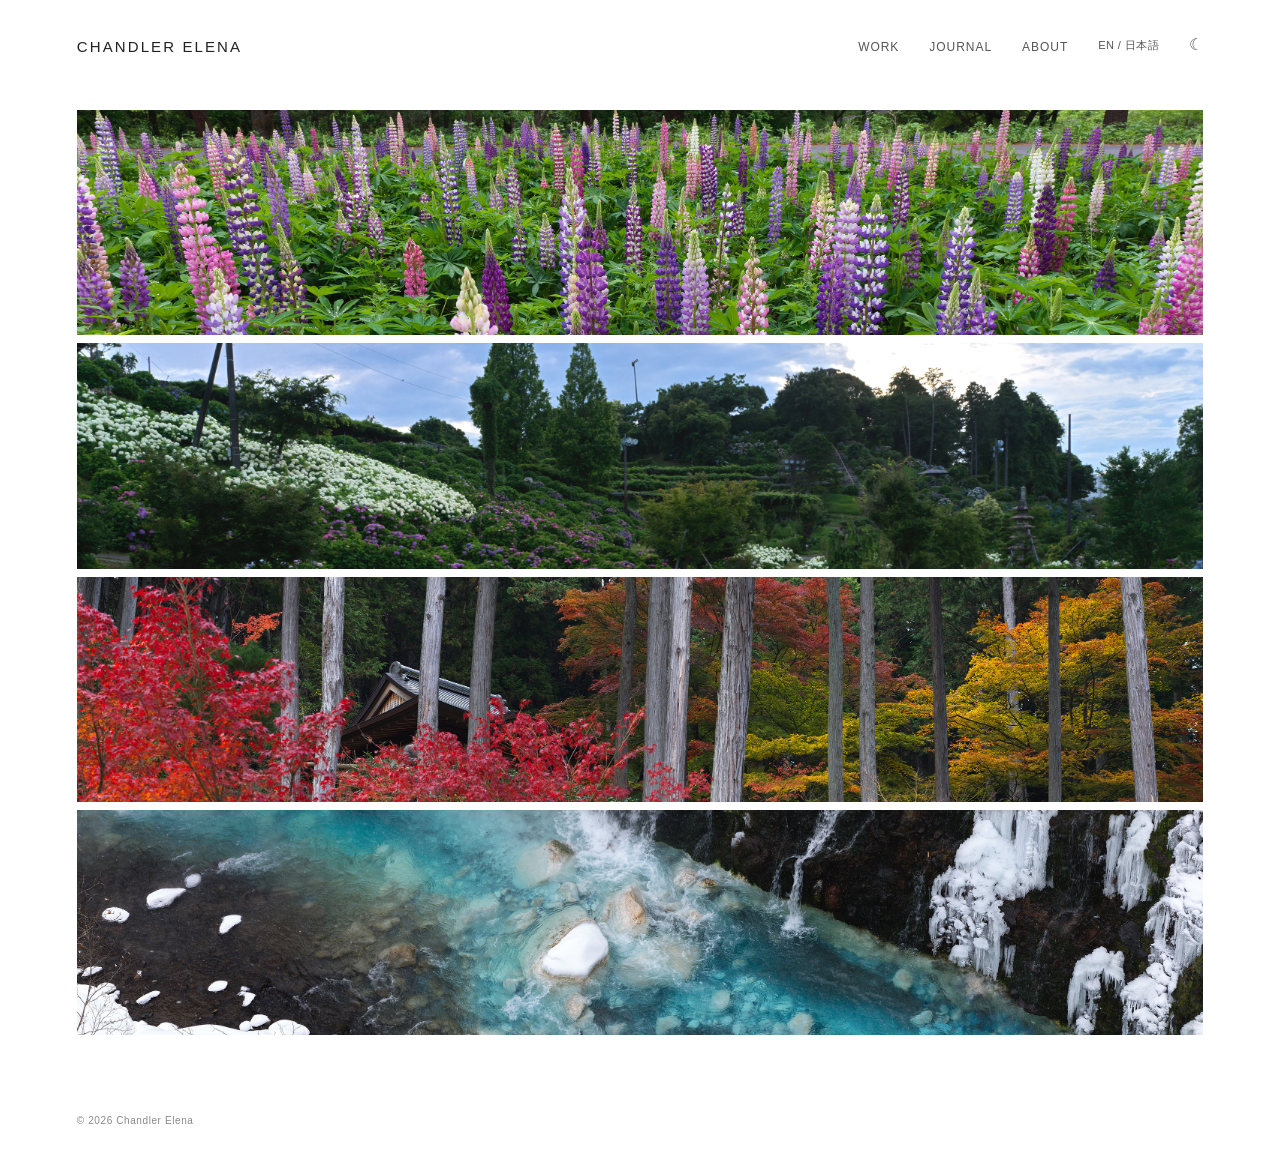
==== index.html @ c1b4cfaf "Add language support to navigation and overlays Updated navigation and season overlay elements to in" ====
<!DOCTYPE html>
<html lang="en">
<head>
  <meta charset="UTF-8">
  <meta name="viewport" content="width=device-width, initial-scale=1.0">

<script>
  const savedTheme = localStorage.getItem("theme");
  const prefersDark = window.matchMedia("(prefers-color-scheme: dark)").matches;

  if (
    savedTheme === "dark" ||
    (!savedTheme && prefersDark)
  ) {
    document.documentElement.classList.add("dark-mode");
  }
</script>
  
  <title>Chandler Elena</title>

  <link rel="stylesheet" href="css/style.css">
</head>

<body>

  <header class="site-header">
    <a href="index.html" class="site-title">
      CHANDLER ELENA
    </a>

    <nav class="site-nav">
      <a href="index.html" data-en="Work" data-ja="作品集">Work</a>
      <a href="journal.html" data-en="Journal" data-ja="ブログ">Journal</a>
      <a href="about.html" data-en="About" data-ja="私について">About</a>

      <button
        class="language-toggle"
        type="button"
        aria-label="Switch to Japanese"
    >
        EN / 日本語
      </button>

      <button
        class="theme-toggle"
        type="button"
        aria-label="Switch to dark mode"
      >
        ☾
      </button>
    </nav>
  </header>


  <main class="season-grid">

    <a
      href="galleries/spring.html"
      class="season-card slideshow"
      data-season="spring"
      data-interval="8000"
    >
      <img class="slide slide-a" alt="Spring photography">
      <img class="slide slide-b" alt="Spring photography">

      <div class="season-overlay">
        <span data-en="Spring" data-ja="春">Spring</span>
      </div>
    </a>


    <a
      href="galleries/summer.html"
      class="season-card slideshow"
      data-season="summer"
      data-interval="11000"
    >
      <img class="slide slide-a" alt="Summer photography">
      <img class="slide slide-b" alt="Summer photography">

      <div class="season-overlay">
        <span data-en="Summer" data-ja="春">Summer</span>
      </div>
    </a>


    <a
      href="galleries/autumn.html"
      class="season-card slideshow"
      data-season="autumn"
      data-interval="9000"
    >
      <img class="slide slide-a" alt="Autumn photography">
      <img class="slide slide-b" alt="Autumn photography">

      <div class="season-overlay">
        <span data-en="Autumn" data-ja="秋">Autumn</span>
      </div>
    </a>


    <a
      href="galleries/winter.html"
      class="season-card slideshow"
      data-season="winter"
      data-interval="13000"
    >
      <img class="slide slide-a" alt="Winter photography">
      <img class="slide slide-b" alt="Winter photography">

      <div class="season-overlay">
        <span data-en="Winter" data-ja="冬">Winter</span>
      </div>
    </a>

  </main>


  <footer class="site-footer">
    <p>© 2026 Chandler Elena</p>
  </footer>

  <script src="js/theme.js"></script>
  <script src="js/home-slideshow.js"></script>

</body>
</html>
---- css/style.css ----
/* =========================================
   BASIC SETUP
   ========================================= */

* {
  box-sizing: border-box;
}

html {
  scroll-behavior: smooth;
}

body {
  margin: 0;
  background: #ffffff;
  color: #222222;

  font-family: Arial, Helvetica, sans-serif;
  font-weight: 400;

  -webkit-font-smoothing: antialiased;
}


/* =========================================
   HEADER
   ========================================= */

.site-header {
  width: 88%;
  max-width: 1600px;
  margin: 0 auto;

  padding: 38px 0 55px;

  display: flex;
  justify-content: space-between;
  align-items: center;
}

.site-title {
  color: #222222;
  text-decoration: none;

  font-size: 15px;
  font-weight: 500;
  letter-spacing: 0.14em;
}

.site-nav {
  display: flex;
  align-items: center;
  gap: 30px;
}

.site-nav a {
  color: #555555;
  text-decoration: none;

  font-size: 12px;
  letter-spacing: 0.08em;
  text-transform: uppercase;

  transition: opacity 0.3s ease;
}

.site-nav a:hover {
  opacity: 0.5;
}


/* =========================================
   SEASONAL HOMEPAGE IMAGES
   ========================================= */

.season-grid {
  width: 88%;
  max-width: 1600px;
  margin: 0 auto;
  display: flex;
  flex-direction: column;
  gap: 8px;
}

.season-card {
  position: relative;
  display: block;
  overflow: hidden;

  /* Wide panoramic slide */
  aspect-ratio: 5 / 1;

  background: #eeeeee;
  text-decoration: none;
}

.season-card .slide {
  position: absolute;
  inset: 0;

  display: block;

  width: 100%;
  height: 100%;

  object-fit: cover;

  opacity: 0;

  transition:
    opacity 1.4s ease,
    transform 0.7s ease;
}

.season-card .slide.visible {
  opacity: 1;
}


/* =========================================
   HOVER OVERLAY
   ========================================= */

.season-overlay {
  position: absolute;
  inset: 0;

  display: flex;
  justify-content: center;
  align-items: center;

  background: rgba(40, 40, 40, 0);

  transition: background 0.45s ease;
}

.season-overlay span {
  color: #ffffff;

  font-size: 17px;
  font-weight: 400;

  letter-spacing: 0.18em;
  text-transform: uppercase;

  opacity: 0;

  transform: translateY(5px);

  transition:
    opacity 0.4s ease,
    transform 0.4s ease;
}

.season-card:hover .season-overlay {
  background: rgba(40, 40, 40, 0.5);
}

.season-card:hover .season-overlay span {
  opacity: 1;
  transform: translateY(0);
}

.season-card:hover .slide {
  transform: scale(1.015);
}


/* =========================================
   FOOTER
   ========================================= */

.site-footer {
  width: 88%;
  max-width: 1600px;

  margin: 0 auto;
  padding: 70px 0 35px;

  color: #888888;

  font-size: 10px;
  letter-spacing: 0.06em;
}


/* =========================================
   MOBILE
   ========================================= */

@media (max-width: 700px) {

  .site-header {
    width: 90%;

    padding: 25px 0 35px;

    flex-direction: column;
    align-items: flex-start;

    gap: 18px;
  }

  .site-title {
    font-size: 14px;
  }

  .site-nav {
    gap: 20px;
  }

  .site-nav a {
    font-size: 11px;
  }

  .season-grid {
    width: 90%;
    gap: 28px;
  }

  /*
     A little taller on phones so the photographs
     don't become extremely thin panoramic strips.
  */

  .season-card {
    aspect-ratio: 1.6 / 1;
  }

  /*
     Phones don't have a meaningful hover state,
     so display the season name over the image.
  */

  .season-overlay {
    background: rgba(40, 40, 40, 0.12);
  }

  .season-overlay span {
    opacity: 1;
    transform: none;

    font-size: 14px;
  }

  .site-footer {
    width: 90%;
    padding: 50px 0 25px;
  }
}

/* =========================================
   ABOUT PAGE
   ========================================= */

.about-page {
  width: 88%;
  max-width: 1200px;
  margin: 30px auto 0;

  display: grid;
  grid-template-columns: minmax(0, 1.1fr) minmax(0, 0.9fr);

  gap: 80px;
  align-items: center;
}

.about-image img {
  display: block;

  width: 100%;
  height: auto;

  object-fit: cover;
}

.about-copy {
  max-width: 520px;
}

.about-copy h1 {
  margin: 0 0 30px;

  font-size: 18px;
  font-weight: 500;

  letter-spacing: 0.12em;
  text-transform: uppercase;
}

.about-copy p {
  margin: 0 0 22px;

  color: #444444;

  font-size: 15px;
  line-height: 1.8;
}

.social-links {
  margin-top: 35px;

  display: flex;
  align-items: center;

  gap: 18px;
}

.social-links a {
  display: inline-flex;

  opacity: 0.65;

  transition:
    opacity 0.3s ease,
    transform 0.3s ease;
}

.social-links a:hover {
  opacity: 1;
  transform: translateY(-2px);
}

.social-links img {
  display: block;

  width: 50px;
  height: 50px;

  object-fit: contain;
}


/* =========================================
   ABOUT PAGE — MOBILE
   ========================================= */

@media (max-width: 700px) {

  .about-page {
    width: 90%;

    margin-top: 5px;

    grid-template-columns: 1fr;

    gap: 38px;
  }

  .about-copy {
    max-width: none;
  }

  .about-copy h1 {
    font-size: 16px;
  }

  .about-copy p {
    font-size: 14px;
    line-height: 1.75;
  }

  .social-links {
    margin-top: 28px;
  }

}

/* =========================================
   COMING SOON PAGE
   ========================================= */

.coming-soon {
  width: 88%;
  max-width: 1600px;

  min-height: 55vh;

  margin: 0 auto;

  display: flex;
  justify-content: center;
  align-items: center;
}

.coming-soon p {
  margin: 0;

  color: #777777;

  font-size: 13px;
  letter-spacing: 0.12em;
  text-transform: uppercase;
}

/* =========================================
   SEASONAL GALLERY
   ========================================= */

.gallery-page {
  min-height: 100vh;
  overflow-x: hidden;
}

.gallery-header {
  padding-bottom: 25px;
}


/* Main gallery area */

.gallery-viewer {
  width: 88%;
  max-width: 1600px;
  margin: 0 auto;
}

.gallery-heading {
  margin-bottom: 15px;
}

.gallery-heading h1 {
  margin: 0;

  font-size: 12px;
  font-weight: 400;

  letter-spacing: 0.16em;
  text-transform: uppercase;

  color: #777777;
}


/* The fixed visual stage */

.gallery-stage {
  position: relative;

  width: 100%;
  height: min(76vh, 950px);

  overflow: hidden;

  background: #f2f2f2;
  transition: background-color 0.75s ease;
}

.gallery-slide {
  position: absolute;
  inset: 0;

  display: flex;
  justify-content: center;
  align-items: center;

  padding: 18px 6px;
}

.gallery-slide img {
  display: block;

  max-width: 100%;
  max-height: 100%;

  width: auto;
  height: auto;

  object-fit: contain;

  opacity: 1;

  transition:
    transform 0.4s ease,
    opacity 0.4s ease;
}


/* Caption and counter */

.gallery-info {
  min-height: 50px;

  padding-top: 13px;

  display: flex;
  justify-content: space-between;
  align-items: flex-start;

  gap: 30px;
}

.gallery-caption {
  color: #666666;

  font-size: 11px;
  line-height: 1.6;

  letter-spacing: 0.03em;
}

/* Caption position for horizontal photographs */

.gallery-caption.landscape {
  margin-left: 22.5%;
}


/* Caption position for vertical photographs */

.gallery-caption.portrait {
  margin-left: 34.5%;
}
.gallery-counter {
  flex-shrink: 0;

  color: #888888;

  font-size: 10px;
  letter-spacing: 0.08em;
}

.counter-divider {
  padding: 0 4px;
}


/* Previous / Next */

.gallery-controls {
  display: flex;
  justify-content: center;
  align-items: center;

  margin-top: 6px;

  gap: 10px;
}

.gallery-controls button {
  padding: 5px 0;

  border: 0;
  background: none;

  color: #555555;

  font-family: inherit;
  font-size: 10px;

  letter-spacing: 0.12em;
  text-transform: uppercase;

  cursor: pointer;

  transition: opacity 0.25s ease;
}

.gallery-controls button:hover {
  opacity: 0.45;
}

.gallery-controls button:disabled {
  opacity: 0.2;
  cursor: default;
}

.control-divider {
  color: #aaaaaa;
  font-size: 10px;
}


/* Previous / next season */

.gallery-season-nav {
  width: 88%;
  max-width: 1600px;

  margin: 45px auto 0;
  padding-bottom: 30px;

  display: flex;
  justify-content: space-between;

  font-size: 10px;
  letter-spacing: 0.1em;
  text-transform: uppercase;
}

.gallery-season-nav a {
  color: #666666;
  text-decoration: none;

  transition: opacity 0.3s ease;
}

.gallery-season-nav a:hover {
  opacity: 0.5;
}

.season-nav-disabled {
  color: #bbbbbb;
}


/* =========================================
   GALLERY — MOBILE
   ========================================= */

@media (max-width: 700px) {

  .gallery-header {
    padding-bottom: 20px;
  }

  .gallery-viewer {
    width: 90%;
  }

  .gallery-stage {
    height: 58vh;
  }

  .gallery-slide {
    padding: 8px;
  }

  .gallery-info {
    min-height: 55px;
  }

  .gallery-season-nav {
    width: 90%;
    margin-top: 35px;
  }

  .gallery-caption.landscape,
  .gallery-caption.portrait {
    margin-left: 0;
  }

}

/* ========================================
   LIGHT / DARK THEME
   ======================================== */

body {
  transition:
    background-color 0.75s ease,
    color 0.75s ease;
}

.language-toggle {
  display: inline-flex;
  align-items: center;
  justify-content: center;

  padding: 0;
  border: 0;
  background: none;

  color: #555555;

  font-family:
    Arial,
    "Hiragino Kaku Gothic ProN",
    "Yu Gothic",
    Meiryo,
    sans-serif;

  font-size: 11px;
  line-height: 1;
  letter-spacing: 0.04em;

  cursor: pointer;

  transition:
    color 0.75s ease,
    opacity 0.3s ease;
}

.language-toggle {
  transform: translateY(-1px);
}

.theme-toggle {
  transform: translateY(-2px);
}

.language-toggle:hover {
  opacity: 0.5;
}

/* Theme toggle */

.theme-toggle {
  display: inline-flex;
  align-items: center;
  justify-content: center;

  padding: 0;
  border: 0;
  background: none;

  color: #555555;

  font-family: inherit;
  font-size: 16px;
  line-height: 1;

  cursor: pointer;

  transition:
    color 0.3s ease,
    opacity 0.3s ease;
}

.theme-toggle:hover {
  opacity: 0.5;
}


/* Dark mode */

html.dark-mode body {
  background: #111111;
  color: #eeeeee;
}

html.dark-mode .site-title {
  color: #eeeeee;
}

html.dark-mode .site-nav a {
  color: #bbbbbb;
}

html.dark-mode .language-toggle {
  color: #bbbbbb;
}

html.dark-mode .theme-toggle {
  color: #dddddd;
}

html.dark-mode .gallery-heading h1 {
  color: #aaaaaa;
}

html.dark-mode .gallery-stage {
  background: #202020;
}

html.dark-mode .gallery-caption {
  color: #aaaaaa;
}

html.dark-mode .gallery-counter {
  color: #999999;
}

html.dark-mode .gallery-controls button {
  color: #bbbbbb;
}

html.dark-mode .control-divider {
  color: #777777;
}

html.dark-mode .gallery-season-nav a {
  color: #aaaaaa;
}

html.dark-mode .site-footer {
  color: #888888;
}

html.dark-mode .about-copy p {
  color: #bbbbbb;
}

.site-title,
.site-nav a,
.theme-toggle,
.gallery-heading h1,
.gallery-caption,
.gallery-counter,
.gallery-controls button,
.control-divider,
.gallery-season-nav a,
.site-footer,
.about-copy p {
  transition:
    color 0.75s ease,
    opacity 0.3s ease;
}

/* Mobile */

@media (max-width: 700px) {

  .theme-toggle {
    font-size: 15px;
  }

}
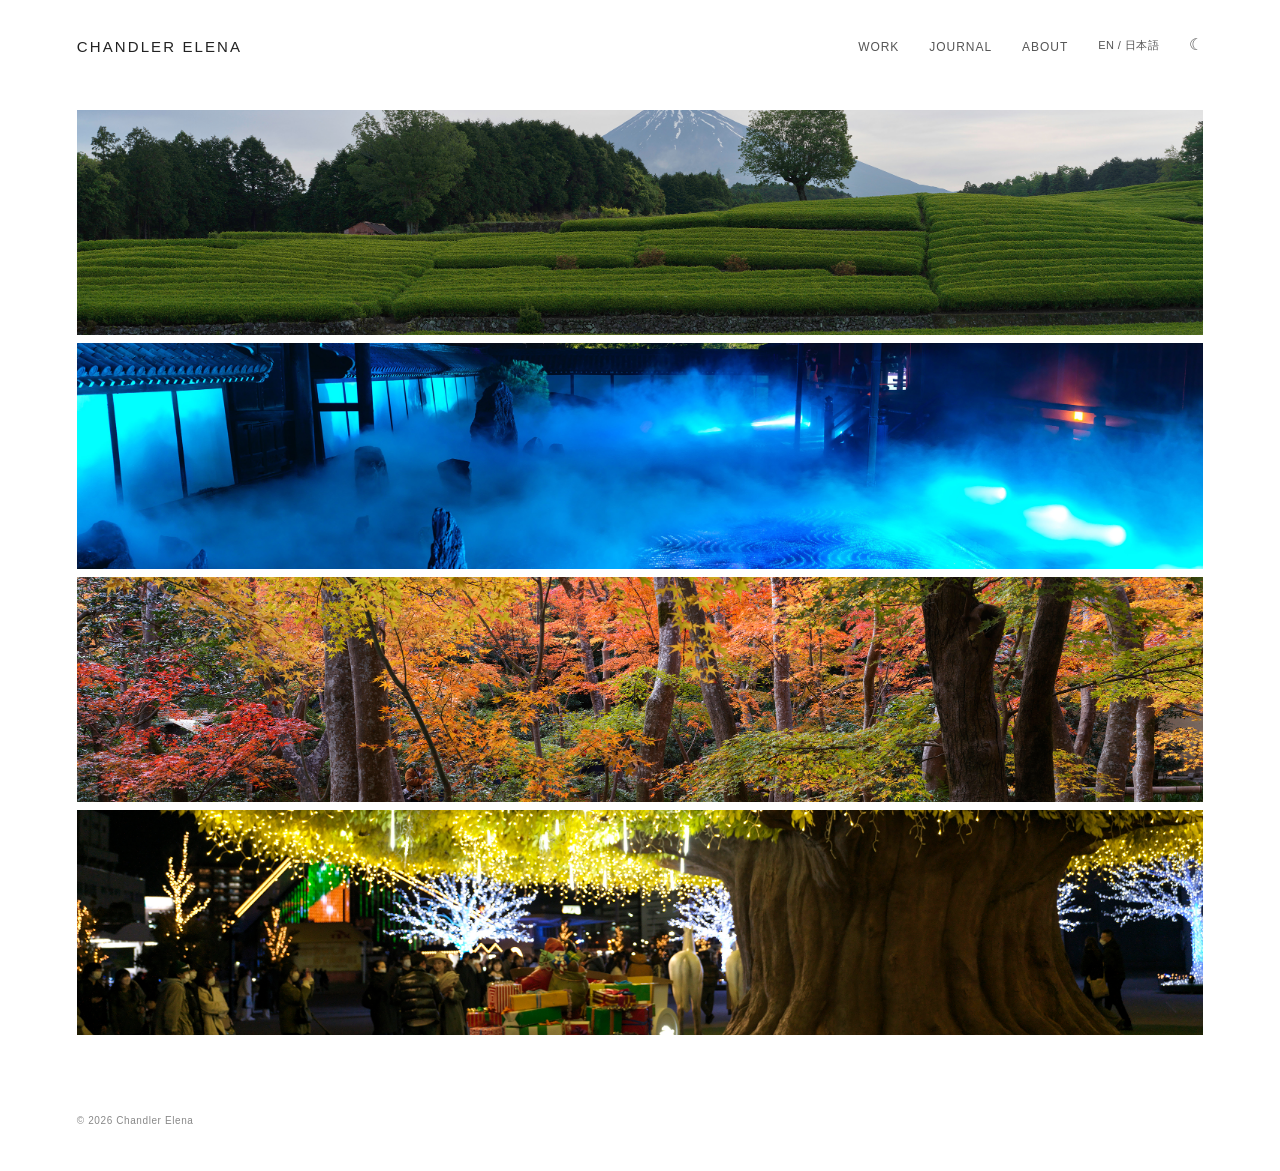
==== commit d8707215: "Add language.js script to index.html" ====
--- a/index.html
+++ b/index.html
@@ -121,6 +121,7 @@
   </footer>
 
   <script src="js/theme.js"></script>
+  <script src="js/language.js"></script>
   <script src="js/home-slideshow.js"></script>
 
 </body>
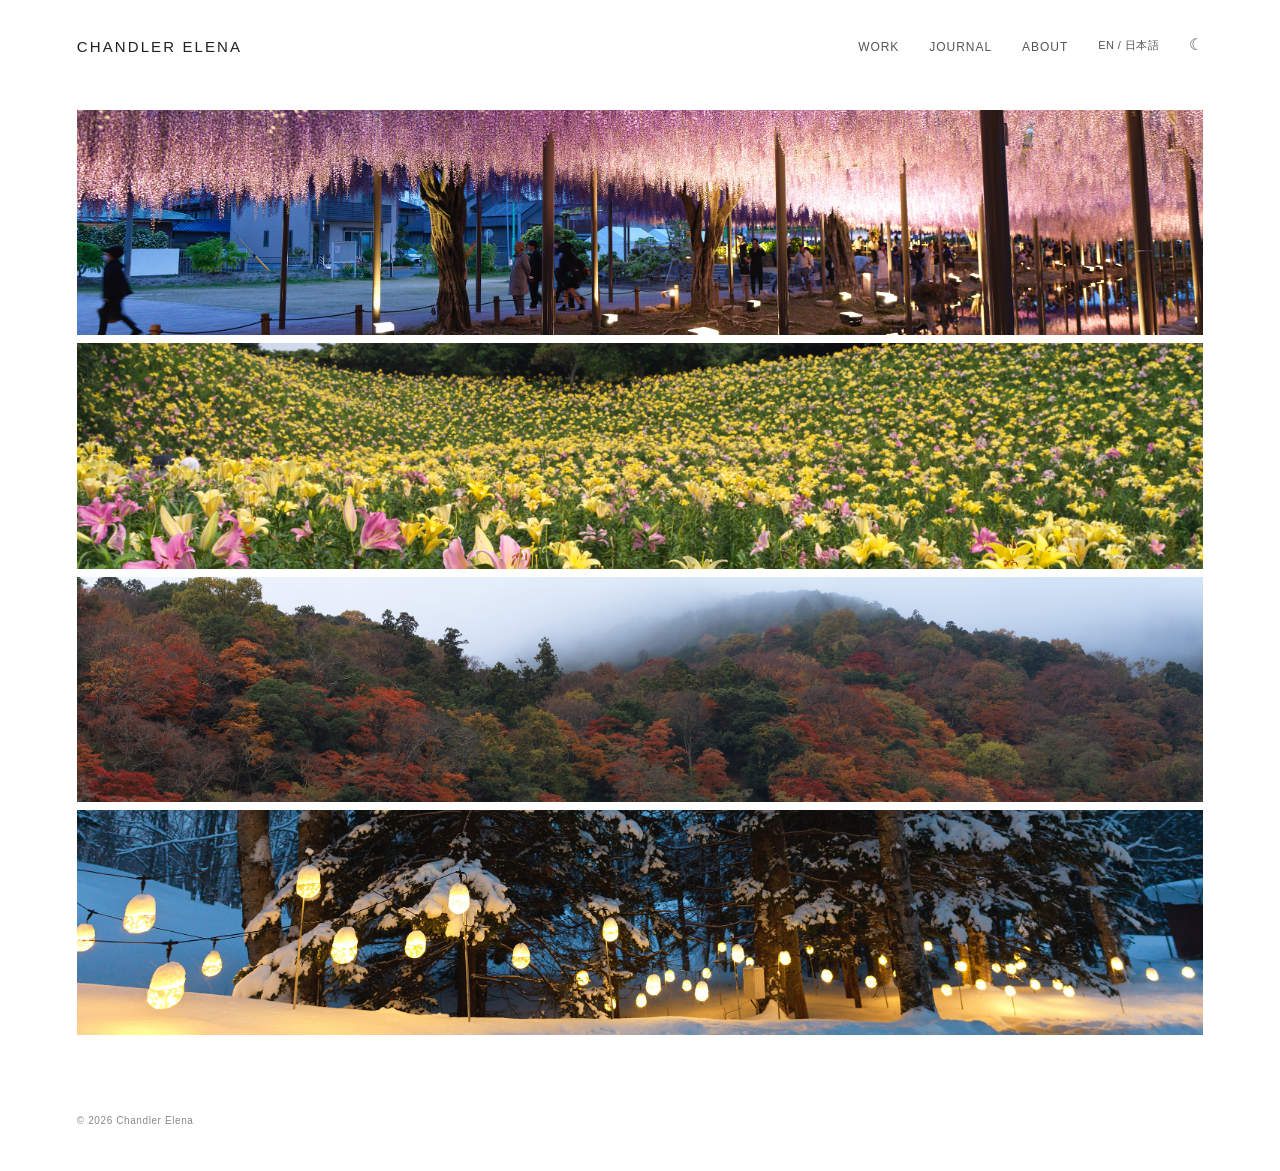
==== commit f7b78409: "Implement language preference with localStorage Add language preference handling to index.html" ====
--- a/index.html
+++ b/index.html
@@ -13,6 +13,23 @@
     (!savedTheme && prefersDark)
   ) {
     document.documentElement.classList.add("dark-mode");
+  }
+</script>
+
+<script>
+  try {
+    const savedLanguage =
+      localStorage.getItem("language") || "en";
+
+    document.documentElement.setAttribute(
+      "data-language",
+      savedLanguage
+    );
+  } catch (error) {
+    document.documentElement.setAttribute(
+      "data-language",
+      "en"
+    );
   }
 </script>
   
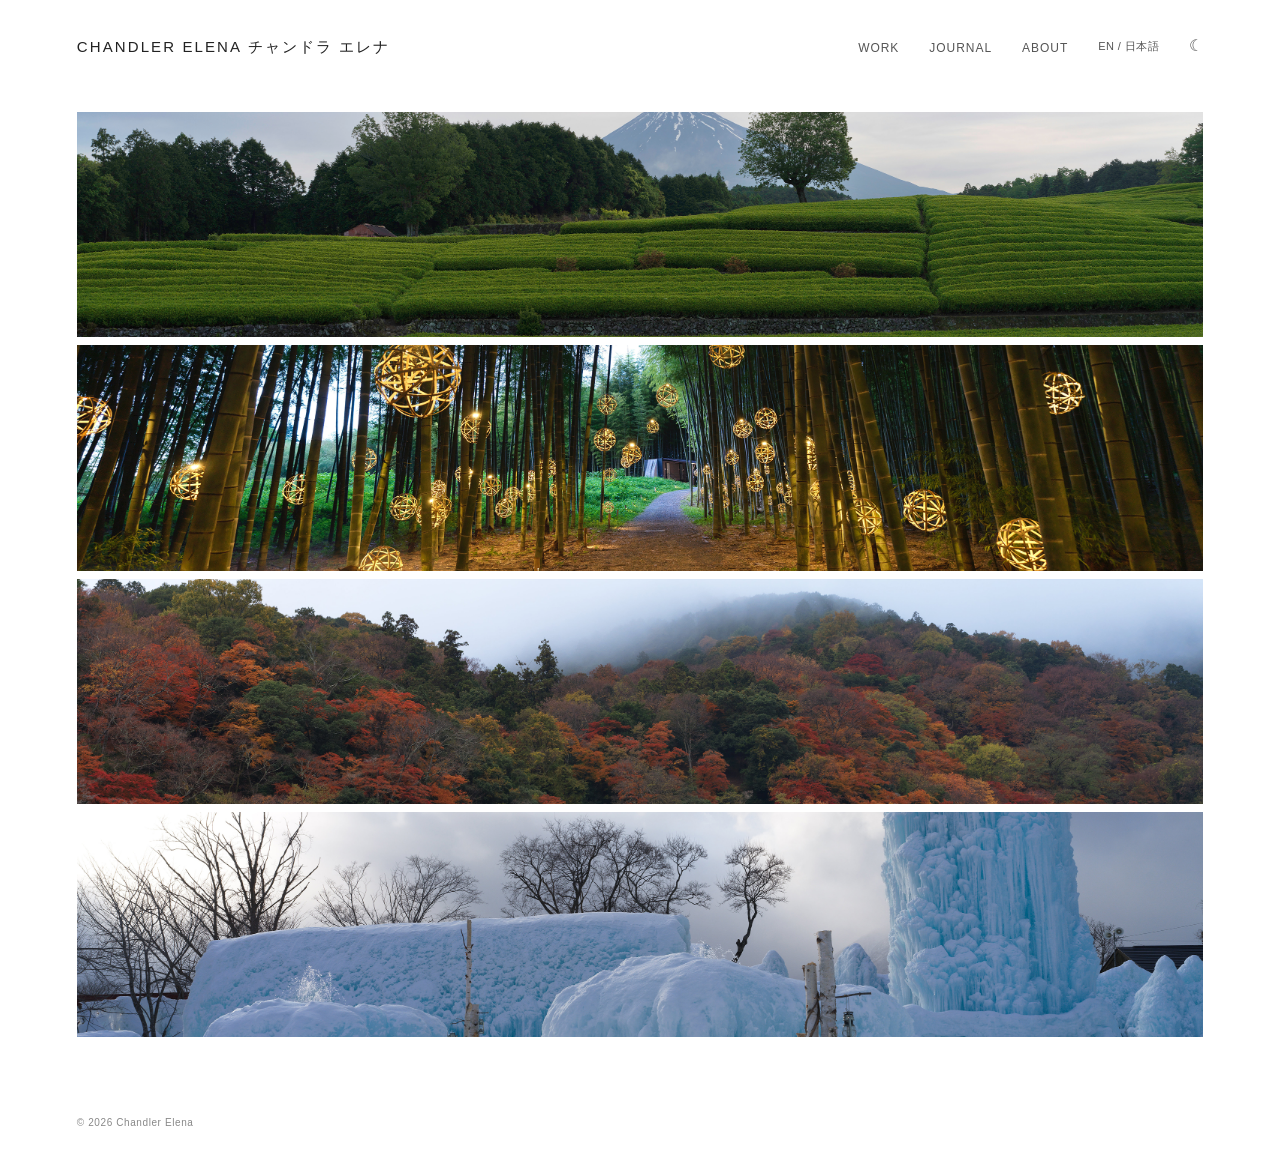
==== commit 470112ad: "Update site header with Japanese name" ====
--- a/index.html
+++ b/index.html
@@ -42,8 +42,9 @@
 
   <header class="site-header">
     <a href="index.html" class="site-title">
-      CHANDLER ELENA
-    </a>
+      <span class="site-name">CHANDLER ELENA</span>
+      <span class="site-name-ja">チャンドラ エレナ</span>
+</a>
 
     <nav class="site-nav">
       <a href="index.html" data-en="Work" data-ja="作品集">Work</a>
--- a/css/style.css
+++ b/css/style.css
@@ -797,6 +797,11 @@
     opacity 0.3s ease;
 }
 
+html[data-language="ja"]:not(.language-ready)
+  [data-en][data-ja] {
+  visibility: hidden;
+}
+
 /* Mobile */
 
 @media (max-width: 700px) {
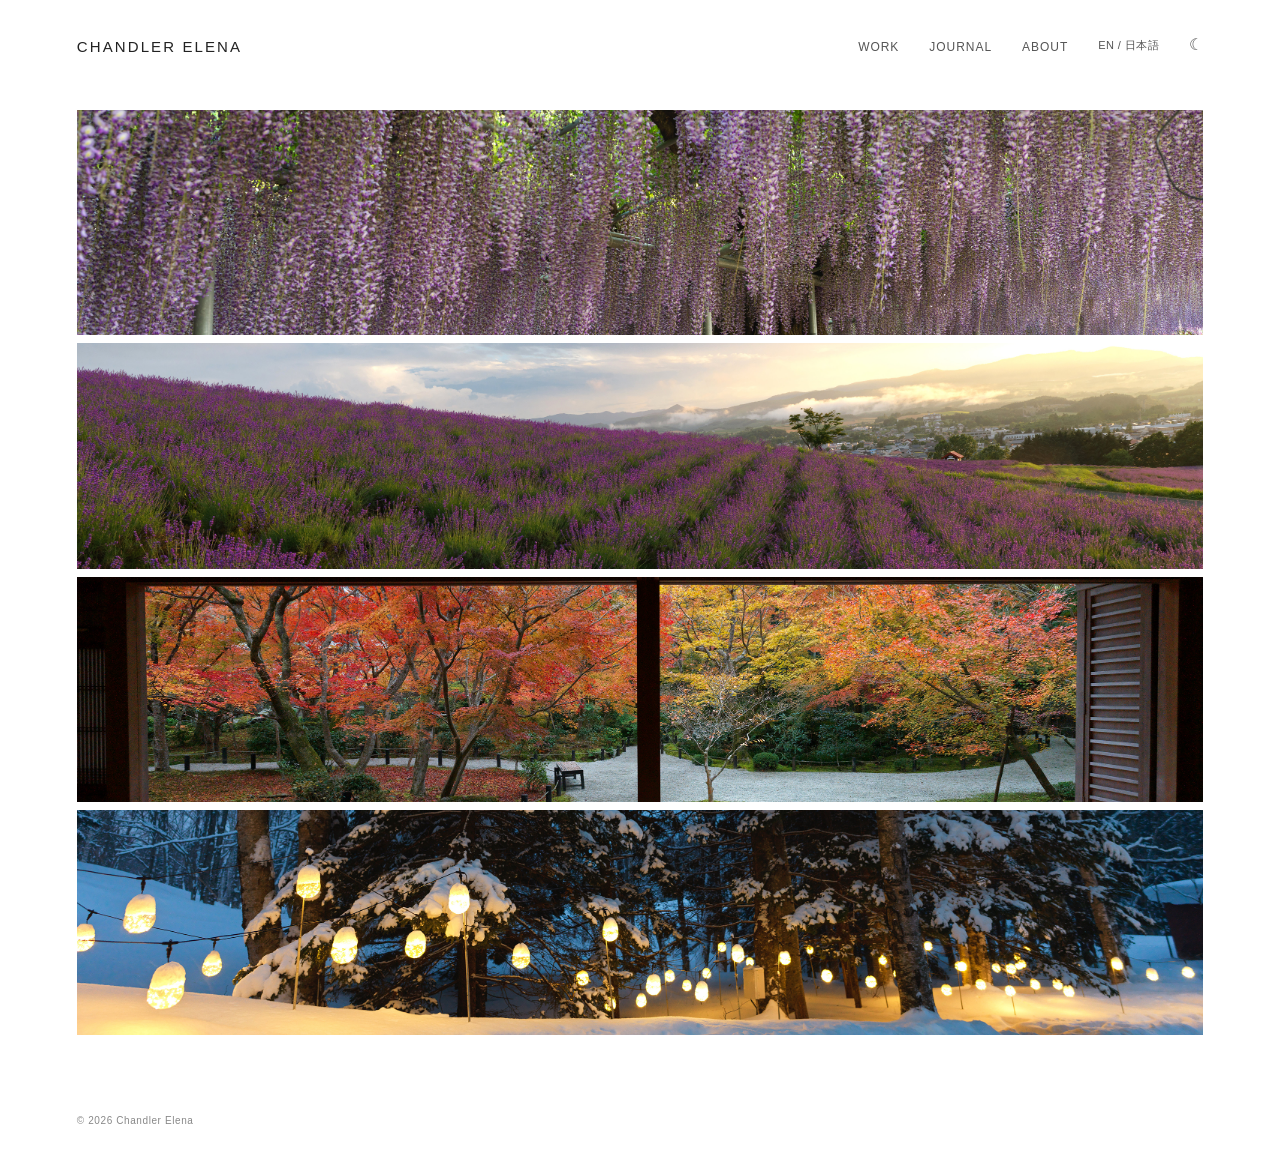
==== commit 1671399e: "Update index.html" ====
--- a/index.html
+++ b/index.html
@@ -97,7 +97,7 @@
       <img class="slide slide-b" alt="Summer photography">
 
       <div class="season-overlay">
-        <span data-en="Summer" data-ja="春">Summer</span>
+        <span data-en="Summer" data-ja="夏">Summer</span>
       </div>
     </a>
 
--- a/css/style.css
+++ b/css/style.css
@@ -41,10 +41,37 @@
 .site-title {
   color: #222222;
   text-decoration: none;
-
   font-size: 15px;
   font-weight: 500;
   letter-spacing: 0.14em;
+
+  display: flex;
+  flex-direction: column;
+}
+
+.site-name-ja {
+  display: none;
+
+  margin-top: 5px;
+
+  font-family:
+    "Hiragino Kaku Gothic ProN",
+    "Yu Gothic",
+    Meiryo,
+    sans-serif;
+
+  font-size: 9px;
+  font-weight: 400;
+  letter-spacing: 0.08em;
+}
+
+html[data-language="ja"] .site-name-ja {
+  display: block;
+}
+
+html[data-language="ja"] .season-overlay span {
+  font-size: 25px;
+  letter-spacing: 0;
 }
 
 .site-nav {
@@ -218,6 +245,9 @@
     gap: 28px;
   }
 
+   html[data-language="ja"] .season-overlay span {
+  font-size: 21px;
+}
   /*
      A little taller on phones so the photographs
      don't become extremely thin panoramic strips.
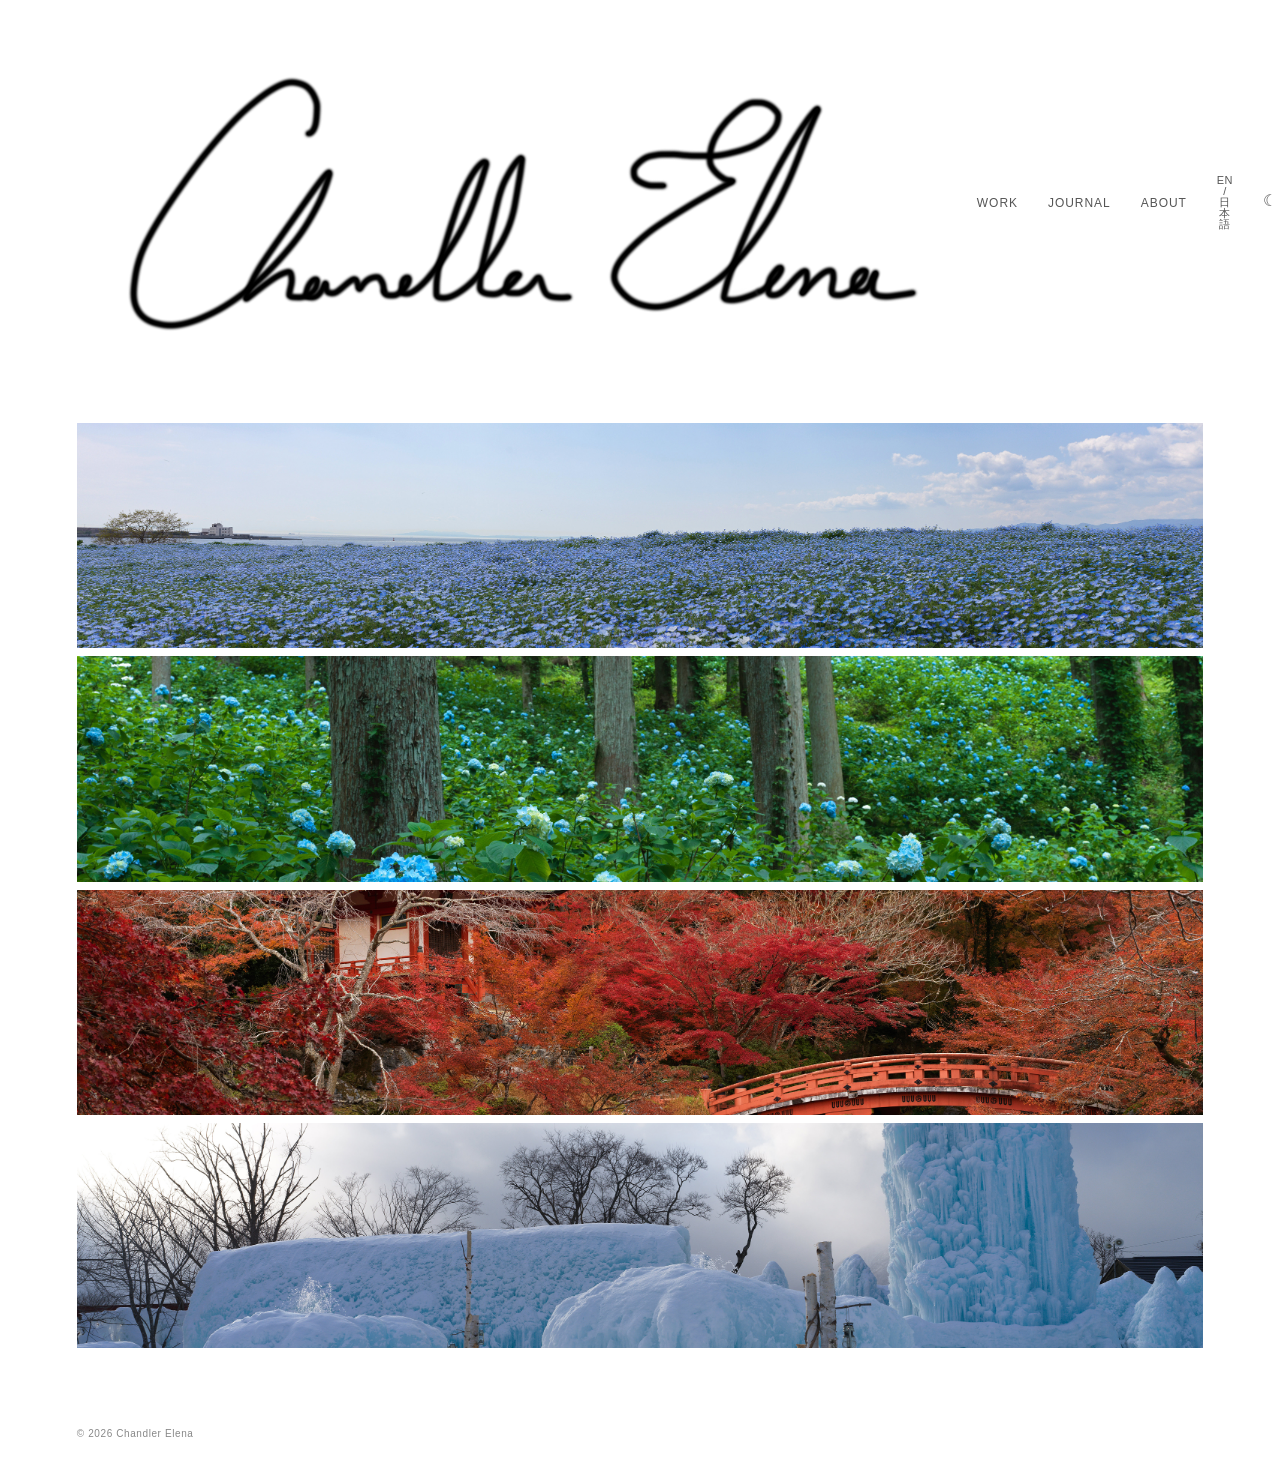
==== commit a70e3d21: "Add image signature to site header Updated header to include an image signature for Chandler Elena." ====
--- a/index.html
+++ b/index.html
@@ -40,11 +40,16 @@
 
 <body>
 
-  <header class="site-header">
-    <a href="index.html" class="site-title">
-      <span class="site-name">CHANDLER ELENA</span>
-      <span class="site-name-ja">チャンドラ エレナ</span>
-</a>
+
+<header class="site-header">
+  <a href="index.html" class="site-title">
+    <img
+      class="site-signature"
+      src="images/signature.png"
+      alt="Chandler Elena"
+    >
+    <span class="site-name-ja">チャンドラ エレナ</span>
+  </a>
 
     <nav class="site-nav">
       <a href="index.html" data-en="Work" data-ja="作品集">Work</a>
--- a/css/style.css
+++ b/css/style.css
@@ -41,7 +41,7 @@
 .site-title {
   color: #222222;
   text-decoration: none;
-  font-size: 15px;
+  font-size: 19px;
   font-weight: 500;
   letter-spacing: 0.14em;
 
@@ -60,7 +60,7 @@
     Meiryo,
     sans-serif;
 
-  font-size: 9px;
+  font-size: 11px;
   font-weight: 400;
   letter-spacing: 0.08em;
 }
@@ -229,7 +229,7 @@
   }
 
   .site-title {
-    font-size: 14px;
+    font-size: 17px;
   }
 
   .site-nav {
@@ -461,6 +461,10 @@
   color: #777777;
 }
 
+html[data-language="ja"] .gallery-heading h1 {
+  font-size: 18px;
+  letter-spacing: 0;
+}
 
 /* The fixed visual stage */
 
@@ -832,6 +836,59 @@
   visibility: hidden;
 }
 
+/* --------------------------------
+   Gallery typography controls
+   -------------------------------- */
+
+/* ENGLISH */
+
+html[data-language="en"] .gallery-caption {
+  font-size: 12px;
+}
+
+html[data-language="en"] .gallery-counter {
+  font-size: 11px;
+}
+
+html[data-language="en"] .gallery-controls button {
+  font-size: 11px;
+}
+
+html[data-language="en"] .control-divider {
+  font-size: 11px;
+}
+
+html[data-language="en"] .gallery-season-nav {
+  font-size: 11px;
+}
+
+
+/* JAPANESE */
+
+html[data-language="ja"] .gallery-caption {
+  font-size: 12px;
+}
+
+html[data-language="ja"] .location-ja {
+  font-size: 12px;
+}
+
+html[data-language="ja"] .gallery-counter {
+  font-size: 12px;
+}
+
+html[data-language="ja"] .gallery-controls button {
+  font-size: 13px;
+}
+
+html[data-language="ja"] .control-divider {
+  font-size: 12px;
+}
+
+html[data-language="ja"] .gallery-season-nav {
+  font-size: 13px;
+}
+
 /* Mobile */
 
 @media (max-width: 700px) {
@@ -841,3 +898,16 @@
   }
 
 }
+
+/* About page bilingual biography */
+.bio-japanese {
+  display: none;
+}
+
+html[data-language="ja"] .bio-english {
+  display: none;
+}
+
+html[data-language="ja"] .bio-japanese {
+  display: block;
+}
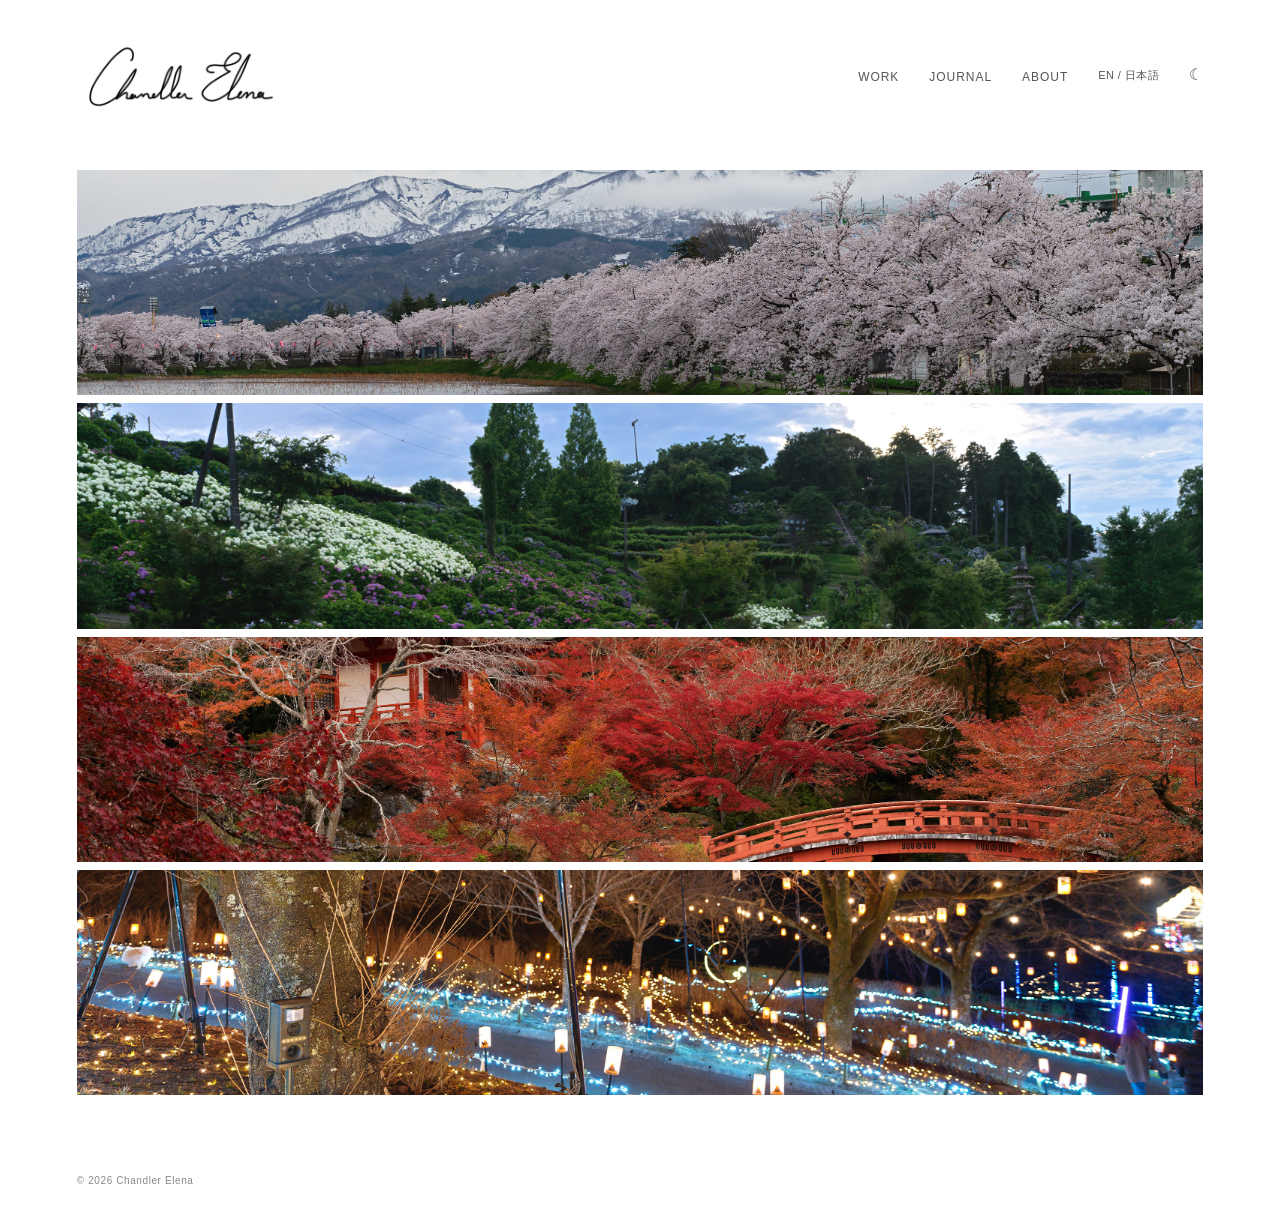
==== commit 63b35caa: "Update index.html" ====
--- a/index.html
+++ b/index.html
@@ -53,8 +53,9 @@
 
     <nav class="site-nav">
       <a href="index.html" data-en="Work" data-ja="作品集">Work</a>
-      <a href="journal.html" data-en="Journal" data-ja="ブログ">Journal</a>
-      <a href="about.html" data-en="About" data-ja="私について">About</a>
+      <a href="/journal/" data-en="Journal" data-ja="ブログ">Journal</a>
+      <a href="/about/" data-en="About" data-ja="私について">About</a>
+
 
       <button
         class="language-toggle"
--- a/css/style.css
+++ b/css/style.css
@@ -65,6 +65,20 @@
   letter-spacing: 0.08em;
 }
 
+/* Handwritten signature header */
+.site-signature {
+  display: block;
+  width: 210px;
+  max-width: 100%;
+  height: auto;
+}
+
+/* Light/dark mode */
+html.dark-mode .site-signature {
+  filter: invert(1);
+}
+
+
 html[data-language="ja"] .site-name-ja {
   display: block;
 }
@@ -231,6 +245,10 @@
   .site-title {
     font-size: 17px;
   }
+
+   .site-signature {
+     width: 185px;
+   }
 
   .site-nav {
     gap: 20px;
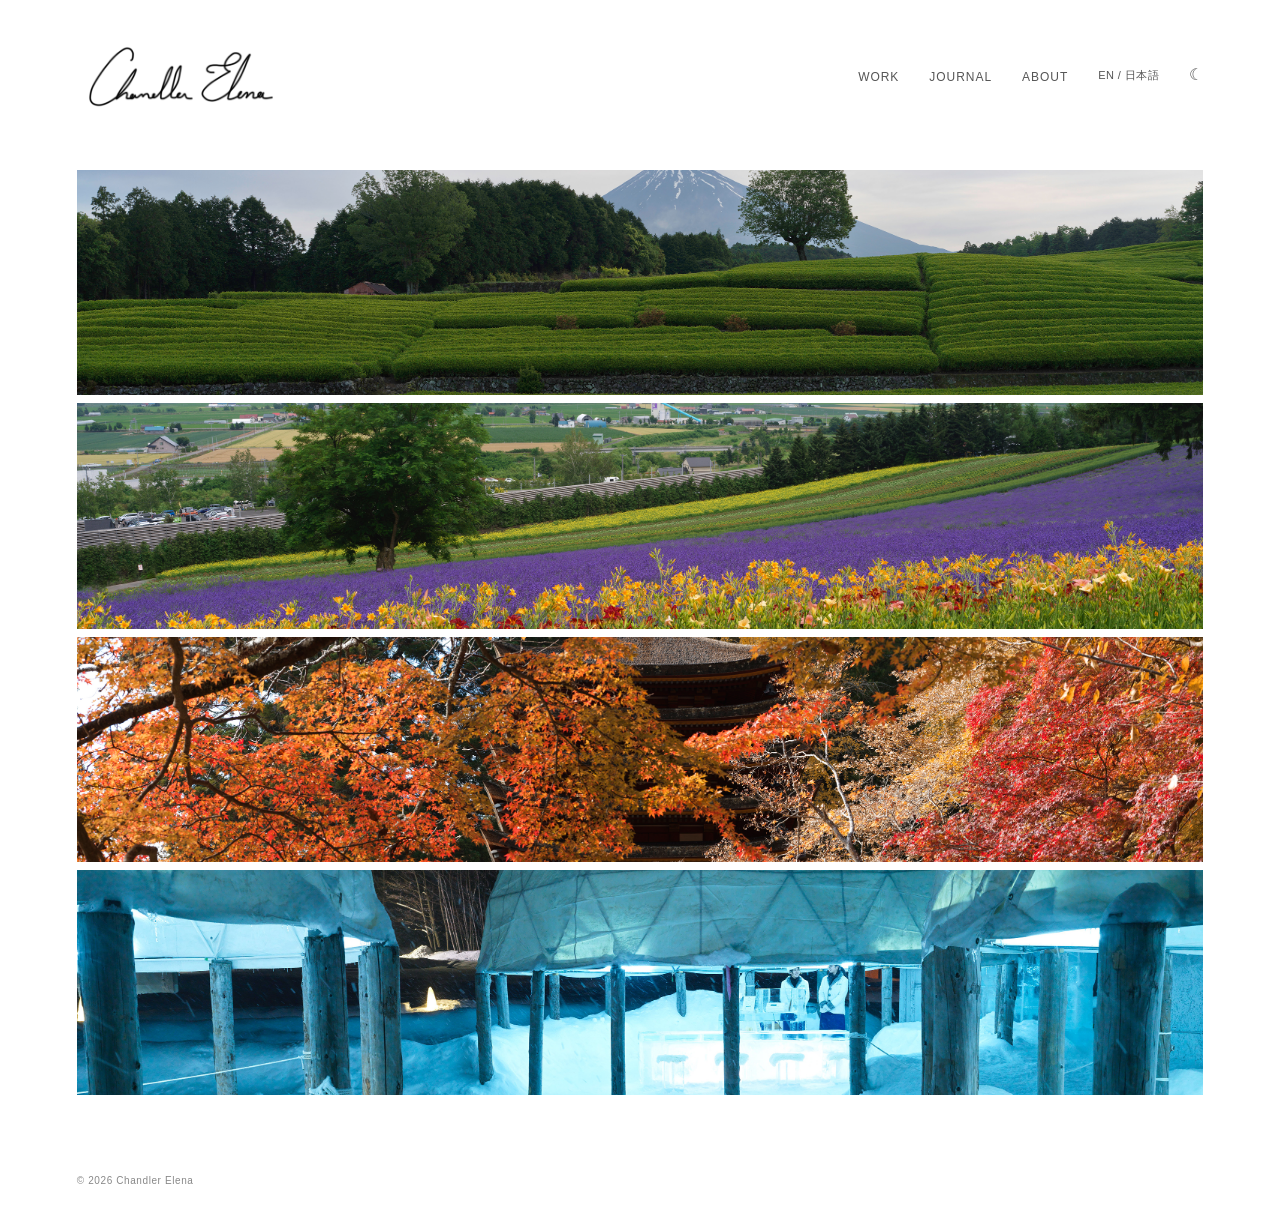
==== commit ab35569c: "Update gallery links to include trailing slashes" ====
--- a/index.html
+++ b/index.html
@@ -79,7 +79,7 @@
   <main class="season-grid">
 
     <a
-      href="galleries/spring.html"
+      href="galleries/spring/"
       class="season-card slideshow"
       data-season="spring"
       data-interval="8000"
@@ -94,7 +94,7 @@
 
 
     <a
-      href="galleries/summer.html"
+      href="galleries/summer/"
       class="season-card slideshow"
       data-season="summer"
       data-interval="11000"
@@ -109,7 +109,7 @@
 
 
     <a
-      href="galleries/autumn.html"
+      href="galleries/autumn/"
       class="season-card slideshow"
       data-season="autumn"
       data-interval="9000"
@@ -124,7 +124,7 @@
 
 
     <a
-      href="galleries/winter.html"
+      href="galleries/winter/"
       class="season-card slideshow"
       data-season="winter"
       data-interval="13000"
